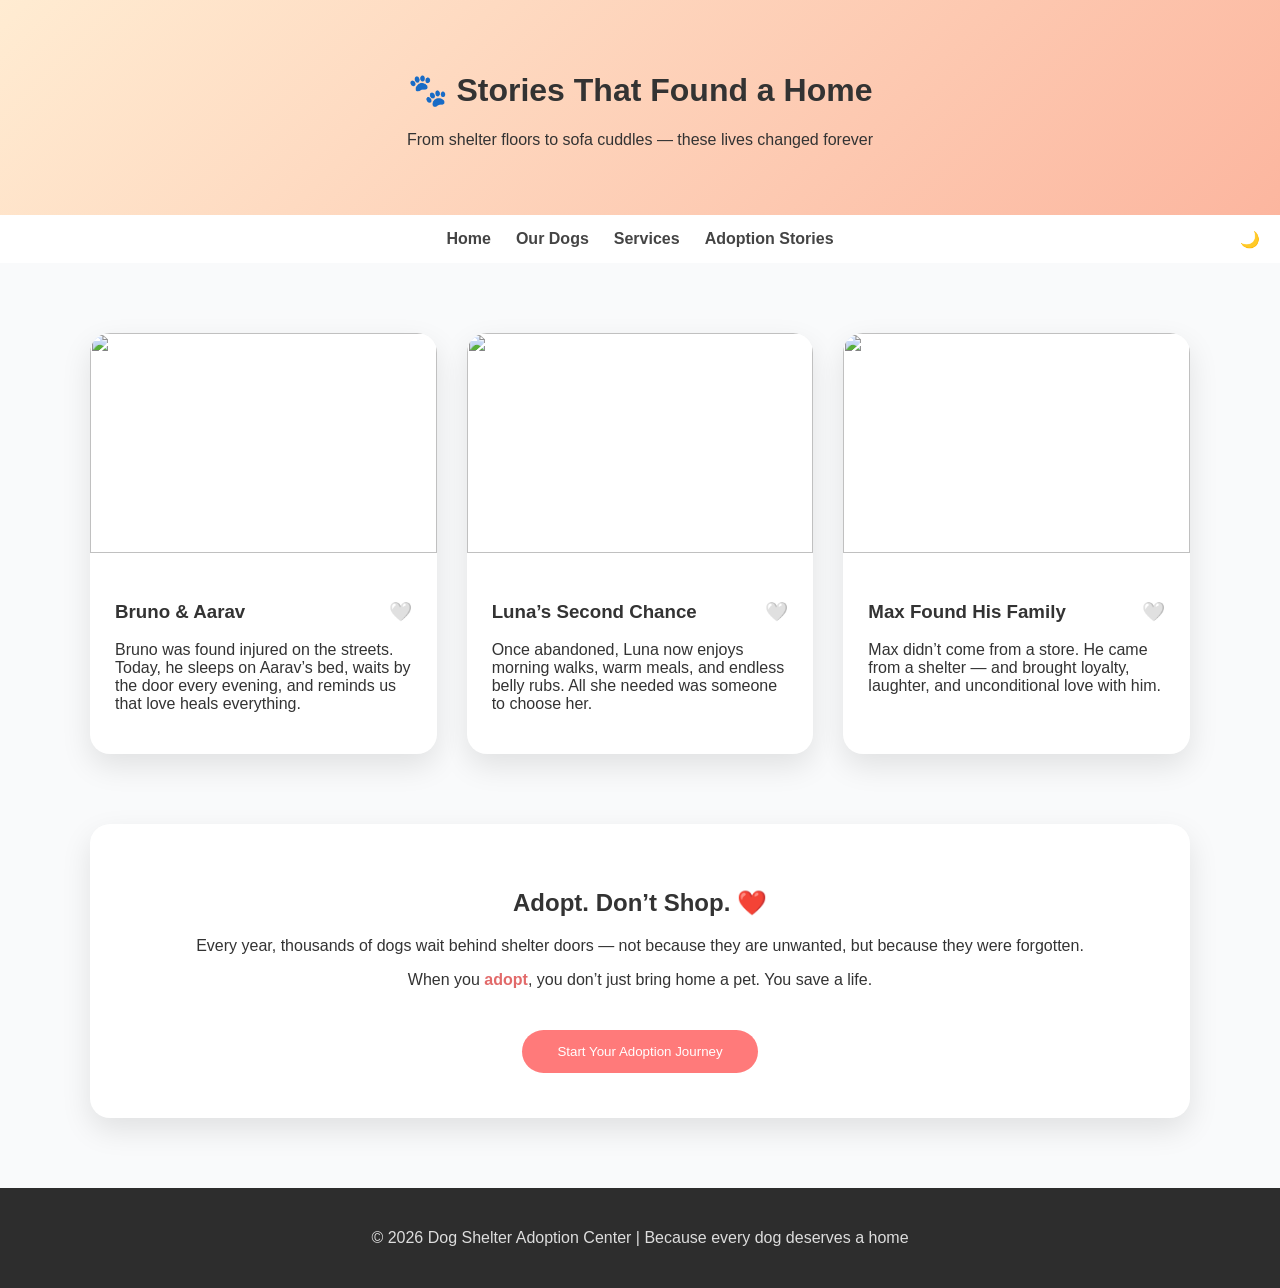
==== stories.html @ d5d82e31 "Add files via upload" ====
<!DOCTYPE html>
<html lang="en">
<head>
<meta charset="UTF-8">
<meta name="viewport" content="width=device-width, initial-scale=1.0">
<title>Happy Adoption Stories</title>

<style>
body {
    font-family: 'Segoe UI', sans-serif;
    background: #f9fafb;
    margin: 0;
    color: #333;
    transition: 0.3s;
}

/* DARK MODE */
.dark {
    background: #1e1e1e;
    color: #eee;
}

/* HEADER */
header {
    background: linear-gradient(135deg, #ffecd2, #fcb69f);
    padding: 50px;
    text-align: center;
}

/* NAV */
nav {
    background: white;
    display: flex;
    justify-content: center;
    gap: 25px;
    padding: 15px;
    position: sticky;
    top: 0;
}

nav a {
    text-decoration: none;
    color: #444;
    font-weight: 600;
}

.toggle-btn {
    position: absolute;
    right: 20px;
    cursor: pointer;
}

/* CONTAINER */
.container {
    max-width: 1100px;
    margin: 50px auto;
    padding: 20px;
}

/* STORY GRID */
.story-grid {
    display: grid;
    grid-template-columns: repeat(auto-fit, minmax(300px, 1fr));
    gap: 30px;
}

/* CARD */
.story-card {
    background: white;
    border-radius: 20px;
    overflow: hidden;
    box-shadow: 0 12px 30px rgba(0,0,0,0.1);

    opacity: 0;
    transform: translateY(30px);
}

.story-card.show {
    opacity: 1;
    transform: translateY(0);
}

/* IMAGE HOVER */
.story-card img {
    width: 100%;
    height: 220px;
    object-fit: cover;
    transition: transform 0.4s;
}

.story-card:hover img {
    transform: scale(1.1);
}

.content {
    padding: 25px;
}

.content h3 {
    display: flex;
    justify-content: space-between;
}

/* LIKE BUTTON */
.like-btn {
    cursor: pointer;
}

/* MESSAGE */
.message {
    background: white;
    margin-top: 70px;
    padding: 45px;
    border-radius: 20px;
    text-align: center;
    box-shadow: 0 12px 30px rgba(0,0,0,0.1);

    opacity: 0;
    transform: translateY(30px);
}

.message.show {
    opacity: 1;
    transform: translateY(0);
}

.message span {
    color: #e26a6a;
    font-weight: bold;
}

/* BUTTON */
.adopt-btn {
    margin-top: 25px;
    background: #ff7a7a;
    color: white;
    padding: 14px 35px;
    border-radius: 30px;
    border: none;
    cursor: pointer;
}

.adopt-btn:hover {
    transform: scale(1.05);
}

/* FOOTER */
footer {
    text-align: center;
    padding: 25px;
    background: #2d2d2d;
    color: #ddd;
}
</style>
</head>

<body>

<header>
    <h1>🐾 Stories That Found a Home</h1>
    <p>From shelter floors to sofa cuddles — these lives changed forever</p>
</header>

<nav>
    <a href="index.html">Home</a>
    <a href="dogs.html">Our Dogs</a>
    <a href="services.html">Services</a>
    <a href="stories.html">Adoption Stories</a>
    <span class="toggle-btn" onclick="toggleDarkMode()">🌙</span>
</nav>

<div class="container">

    <!-- STORIES -->
    <div class="story-grid">

        <div class="story-card">
            <img src="images/story1.jpg">
            <div class="content">
                <h3>Bruno & Aarav <span class="like-btn">🤍</span></h3>
                <p>
                    Bruno was found injured on the streets. Today, he sleeps on Aarav’s bed,
                    waits by the door every evening, and reminds us that love heals everything.
                </p>
            </div>
        </div>

        <div class="story-card">
            <img src="images/story2.jpg">
            <div class="content">
                <h3>Luna’s Second Chance <span class="like-btn">🤍</span></h3>
                <p>
                    Once abandoned, Luna now enjoys morning walks, warm meals,
                    and endless belly rubs. All she needed was someone to choose her.
                </p>
            </div>
        </div>

        <div class="story-card">
            <img src="images/story3.jpg">
            <div class="content">
                <h3>Max Found His Family <span class="like-btn">🤍</span></h3>
                <p>
                    Max didn’t come from a store. He came from a shelter —
                    and brought loyalty, laughter, and unconditional love with him.
                </p>
            </div>
        </div>

    </div>

    <!-- MESSAGE -->
    <div class="message">
        <h2>Adopt. Don’t Shop. ❤️</h2>
        <p>
            Every year, thousands of dogs wait behind shelter doors —
            not because they are unwanted, but because they were forgotten.
        </p>
        <p>
            When you <span>adopt</span>, you don’t just bring home a pet.
            You save a life.
        </p>

        <button class="adopt-btn" onclick="window.location.href='services.html'">
            Start Your Adoption Journey
        </button>
    </div>

</div>

<footer>
    <p>© 2026 Dog Shelter Adoption Center | Because every dog deserves a home</p>
</footer>

<script>

/* DARK MODE */
function toggleDarkMode() {
    document.body.classList.toggle("dark");
}

/* LIKE BUTTON */
document.querySelectorAll(".like-btn").forEach(btn => {
    btn.addEventListener("click", function() {
        this.textContent = this.textContent === "🤍" ? "❤️" : "🤍";
    });
});

/* SCROLL ANIMATION */
const elements = document.querySelectorAll('.story-card, .message');

function reveal() {
    elements.forEach(el => {
        let top = el.getBoundingClientRect().top;
        if (top < window.innerHeight - 50) {
            el.classList.add("show");
        }
    });
}

window.addEventListener("scroll", reveal);
window.addEventListener("load", reveal);

</script>

</body>
</html>
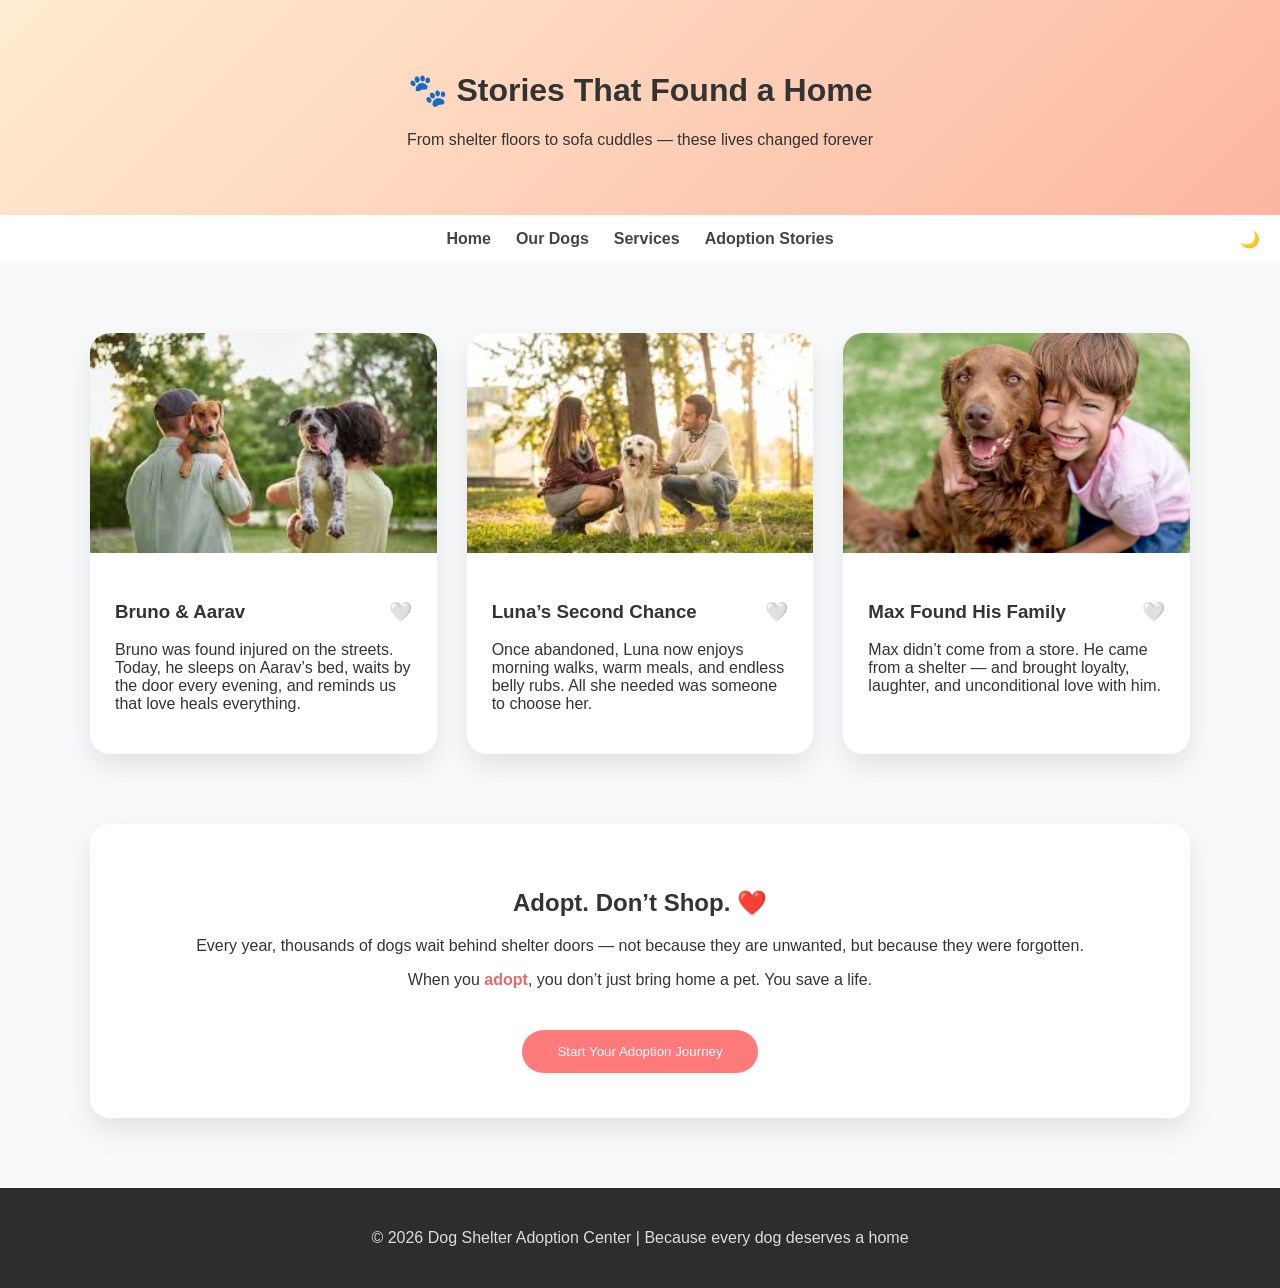
==== commit 5b3ef687: "Update stories.html" ====
--- a/stories.html
+++ b/stories.html
@@ -186,7 +186,7 @@
         </div>
 
         <div class="story-card">
-            <img src="images/story2.jpg">
+            <img src="story2.jpg">
             <div class="content">
                 <h3>Luna’s Second Chance <span class="like-btn">🤍</span></h3>
                 <p>
